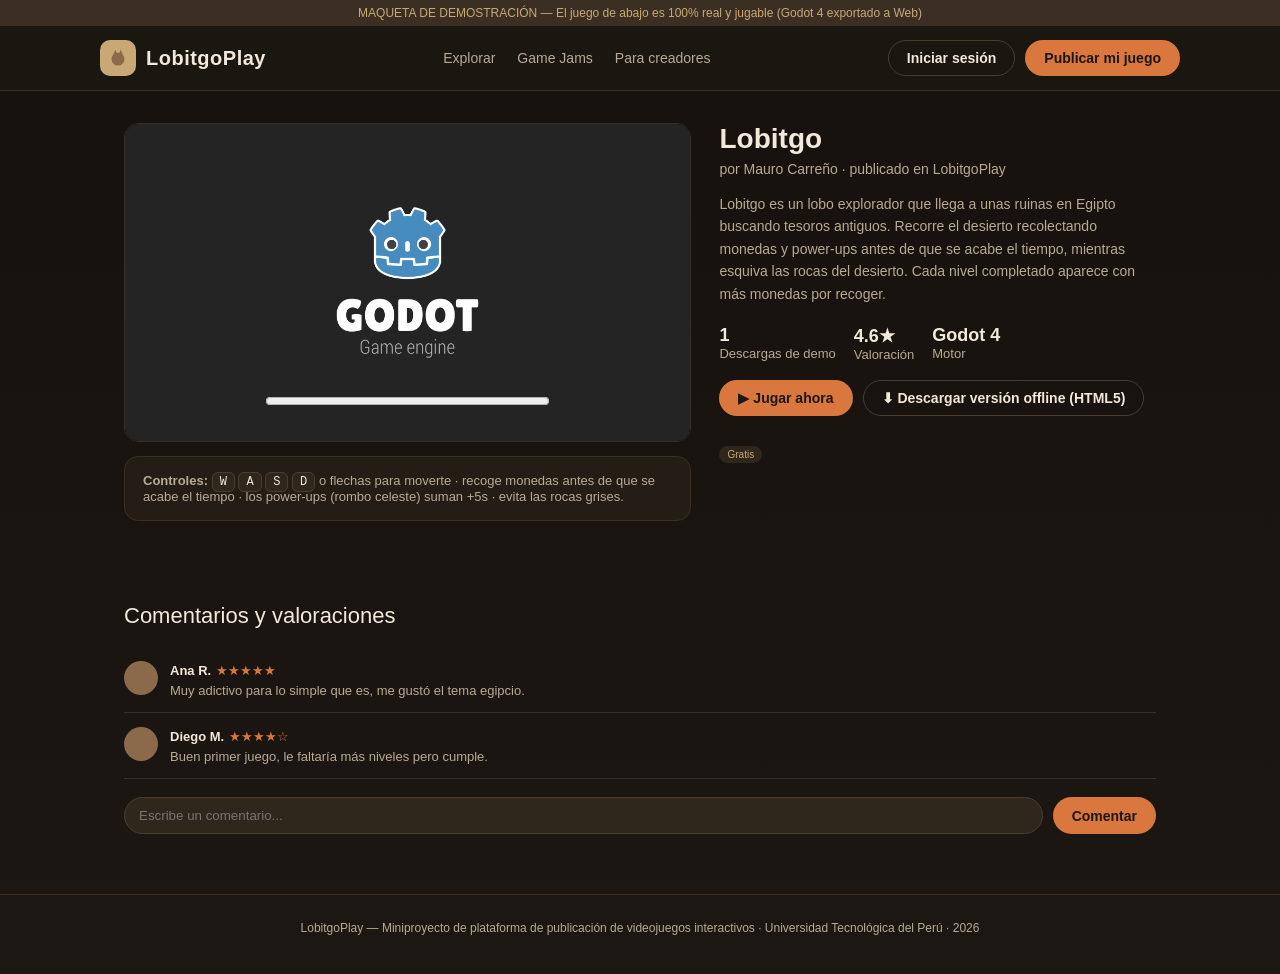
==== juegos/lobitgo/index.html @ 640660f9 "LobitgoPlay: maqueta navegable de la plataforma de publicación de videojuegos" ====
<!DOCTYPE html>
<html lang="es">
<head>
<meta charset="UTF-8">
<meta name="viewport" content="width=device-width, initial-scale=1.0">
<title>Lobitgo — LobitgoPlay</title>
<link rel="stylesheet" href="../../css/style.css">
</head>
<body>

<div class="mock-banner">MAQUETA DE DEMOSTRACIÓN — El juego de abajo es 100% real y jugable (Godot 4 exportado a Web)</div>

<header class="site-header">
  <div class="container nav">
    <a class="brand" href="../../index.html">
      <span class="brand-mark">
        <svg viewBox="0 0 128 128" xmlns="http://www.w3.org/2000/svg">
          <circle cx="64" cy="70" r="34" fill="#8a6a4a"/>
          <polygon points="38,46 50,20 62,50" fill="#8a6a4a"/>
          <polygon points="90,46 78,20 66,50" fill="#8a6a4a"/>
        </svg>
      </span>
      LobitgoPlay
    </a>
    <nav class="nav-links">
      <a href="../../index.html">Explorar</a>
      <a href="../../panel-admin.html">Game Jams</a>
      <a href="../../panel-creador.html">Para creadores</a>
    </nav>
    <div class="nav-actions">
      <a class="btn btn-ghost" href="../../login.html">Iniciar sesión</a>
      <a class="btn btn-primary" href="../../registro.html">Publicar mi juego</a>
    </div>
  </div>
</header>

<div class="container">
  <div class="game-hero">
    <div>
      <div class="player-frame">
        <iframe src="web/index.html" allow="autoplay" title="Lobitgo jugable"></iframe>
      </div>
      <div class="controls-box" style="margin-top:14px;">
        <b>Controles:</b>
        <kbd>W</kbd> <kbd>A</kbd> <kbd>S</kbd> <kbd>D</kbd> o flechas para moverte ·
        recoge monedas antes de que se acabe el tiempo · los power-ups (rombo celeste) suman +5s · evita las rocas grises.
      </div>
    </div>
    <div class="game-info">
      <h1>Lobitgo</h1>
      <div class="author">por Mauro Carreño · publicado en LobitgoPlay</div>
      <p class="desc">
        Lobitgo es un lobo explorador que llega a unas ruinas en Egipto buscando tesoros antiguos.
        Recorre el desierto recolectando monedas y power-ups antes de que se acabe el tiempo,
        mientras esquiva las rocas del desierto. Cada nivel completado aparece con más monedas por recoger.
      </p>
      <div class="stat-row">
        <div><b>1</b>Descargas de demo</div>
        <div><b>4.6★</b>Valoración</div>
        <div><b>Godot 4</b>Motor</div>
      </div>
      <div class="actions">
        <a class="btn btn-primary" href="#" onclick="document.querySelector('iframe').scrollIntoView({behavior:'smooth'});return false;">▶ Jugar ahora</a>
        <a class="btn btn-ghost" href="web/" download>⬇ Descargar versión offline (HTML5)</a>
      </div>
      <span class="badge">Gratis</span>
    </div>
  </div>

  <div class="comments">
    <div class="section-title">Comentarios y valoraciones</div>

    <div class="comment">
      <div class="avatar"></div>
      <div class="comment-body">
        <b>Ana R.</b> <span class="stars">★★★★★</span>
        <p>Muy adictivo para lo simple que es, me gustó el tema egipcio.</p>
      </div>
    </div>
    <div class="comment">
      <div class="avatar"></div>
      <div class="comment-body">
        <b>Diego M.</b> <span class="stars">★★★★☆</span>
        <p>Buen primer juego, le faltaría más niveles pero cumple.</p>
      </div>
    </div>

    <form class="comment-form" onsubmit="event.preventDefault(); alert('Maqueta de demostración: los comentarios se guardarán cuando exista backend real.');">
      <input type="text" placeholder="Escribe un comentario...">
      <button class="btn btn-primary" type="submit">Comentar</button>
    </form>
  </div>
</div>

<footer>
  LobitgoPlay — Miniproyecto de plataforma de publicación de videojuegos interactivos · Universidad Tecnológica del Perú · 2026
</footer>

</body>
</html>
---- css/style.css ----
:root {
  --sand: #c9a876;
  --sand-dark: #8a6a4a;
  --ink: #1c1712;
  --panel: #241d16;
  --panel-2: #2f261c;
  --accent: #c9a876;
  --accent-2: #d9773f;
  --text: #f2e9da;
  --text-dim: #b9ab93;
  --radius: 14px;
}

* { box-sizing: border-box; }

body {
  margin: 0;
  font-family: "Segoe UI", Roboto, Arial, sans-serif;
  background: linear-gradient(180deg, #16110c 0%, #1c1712 100%);
  color: var(--text);
  min-height: 100vh;
}

a { color: inherit; text-decoration: none; }

.container { max-width: 1080px; margin: 0 auto; padding: 0 24px; }

/* Header */
header.site-header {
  position: sticky;
  top: 0;
  z-index: 10;
  background: rgba(28, 23, 18, 0.92);
  backdrop-filter: blur(6px);
  border-bottom: 1px solid #3a2f22;
}

.nav {
  display: flex;
  align-items: center;
  justify-content: space-between;
  padding: 14px 0;
}

.brand {
  display: flex;
  align-items: center;
  gap: 10px;
  font-size: 20px;
  font-weight: 800;
  letter-spacing: 0.5px;
}

.brand-mark {
  width: 36px;
  height: 36px;
  border-radius: 10px;
  background: var(--sand);
  display: inline-flex;
  align-items: center;
  justify-content: center;
  font-size: 18px;
}

.brand-mark svg { width: 24px; height: 24px; }

.nav-links {
  display: flex;
  gap: 22px;
  font-size: 14px;
  color: var(--text-dim);
}

.nav-links a:hover { color: var(--text); }

.nav-actions { display: flex; gap: 10px; }

.btn {
  display: inline-block;
  padding: 9px 18px;
  border-radius: 999px;
  font-size: 14px;
  font-weight: 600;
  cursor: pointer;
  border: 1px solid transparent;
  transition: transform .15s ease, opacity .15s ease;
}
.btn:hover { transform: translateY(-1px); }

.btn-primary { background: var(--accent-2); color: #1c1712; }
.btn-ghost { background: transparent; border-color: #4a3d2c; color: var(--text); }
.btn-block { display: block; width: 100%; text-align: center; }

/* Hero */
.hero {
  padding: 64px 0 40px;
  text-align: center;
}
.hero h1 {
  font-size: 40px;
  margin: 0 0 12px;
}
.hero p {
  color: var(--text-dim);
  max-width: 560px;
  margin: 0 auto;
  font-size: 16px;
}
.hero-tag {
  display: inline-block;
  padding: 6px 14px;
  border-radius: 999px;
  background: var(--panel-2);
  color: var(--accent);
  font-size: 12px;
  letter-spacing: 1px;
  text-transform: uppercase;
  margin-bottom: 18px;
}

/* Catalog */
.section-title {
  font-size: 22px;
  margin: 40px 0 18px;
  display: flex;
  align-items: center;
  justify-content: space-between;
}
.section-title span.hint { font-size: 13px; color: var(--text-dim); font-weight: 400; }

.grid {
  display: grid;
  grid-template-columns: repeat(auto-fill, minmax(230px, 1fr));
  gap: 20px;
  padding-bottom: 60px;
}

.card {
  background: var(--panel);
  border: 1px solid #3a2f22;
  border-radius: var(--radius);
  overflow: hidden;
  transition: transform .15s ease, border-color .15s ease;
}
.card:hover { transform: translateY(-4px); border-color: var(--accent-2); }

.card-cover {
  height: 130px;
  background: radial-gradient(circle at 30% 20%, #d9b98a, #8a6a4a 70%);
  display: flex;
  align-items: center;
  justify-content: center;
  position: relative;
}
.card-cover.dim { filter: grayscale(0.6) brightness(0.6); }
.card-cover .pyramid {
  width: 0; height: 0;
  border-left: 26px solid transparent;
  border-right: 26px solid transparent;
  border-bottom: 44px solid #6b4f34;
  opacity: .8;
}
.card-body { padding: 14px 16px; }
.card-title { font-weight: 700; font-size: 15px; margin-bottom: 4px; }
.card-meta { font-size: 12px; color: var(--text-dim); display: flex; justify-content: space-between; }
.badge {
  display: inline-block;
  font-size: 10px;
  padding: 3px 8px;
  border-radius: 999px;
  background: var(--panel-2);
  color: var(--accent);
  margin-top: 8px;
}
.badge.soon { color: var(--text-dim); }

/* Game detail */
.game-hero {
  display: grid;
  grid-template-columns: 1.3fr 1fr;
  gap: 28px;
  padding: 32px 0;
  align-items: start;
}
@media (max-width: 800px) { .game-hero { grid-template-columns: 1fr; } }

.player-frame {
  background: #000;
  border-radius: var(--radius);
  overflow: hidden;
  border: 1px solid #3a2f22;
  aspect-ratio: 960 / 540;
}
.player-frame iframe { width: 100%; height: 100%; border: 0; display: block; }

.game-info h1 { margin: 0 0 6px; font-size: 28px; }
.game-info .author { color: var(--text-dim); font-size: 14px; margin-bottom: 16px; }
.game-info .desc { font-size: 14px; line-height: 1.6; color: var(--text-dim); margin-bottom: 20px; }
.actions { display: flex; gap: 10px; flex-wrap: wrap; margin-bottom: 22px; }
.stat-row { display: flex; gap: 18px; font-size: 13px; color: var(--text-dim); margin-bottom: 18px; }
.stat-row b { color: var(--text); display: block; font-size: 18px; }

.controls-box {
  background: var(--panel);
  border: 1px solid #3a2f22;
  border-radius: var(--radius);
  padding: 16px 18px;
  font-size: 13px;
  color: var(--text-dim);
}
.controls-box kbd {
  background: var(--panel-2);
  border: 1px solid #4a3d2c;
  border-radius: 6px;
  padding: 2px 7px;
  font-size: 12px;
  color: var(--text);
}

/* Comments */
.comments { padding: 10px 0 60px; }
.comment {
  display: flex;
  gap: 12px;
  padding: 14px 0;
  border-bottom: 1px solid #3a2f22;
}
.avatar {
  width: 34px; height: 34px; border-radius: 50%;
  background: var(--sand-dark);
  flex: none;
}
.comment-body b { font-size: 13px; }
.comment-body p { margin: 4px 0 0; font-size: 13px; color: var(--text-dim); }
.stars { color: var(--accent-2); font-size: 13px; }

.comment-form { display: flex; gap: 10px; margin-top: 18px; }
.comment-form input {
  flex: 1;
  padding: 10px 14px;
  border-radius: 999px;
  border: 1px solid #4a3d2c;
  background: var(--panel-2);
  color: var(--text);
}

/* Forms (login/registro) */
.auth-wrap {
  max-width: 380px;
  margin: 70px auto;
  background: var(--panel);
  border: 1px solid #3a2f22;
  border-radius: var(--radius);
  padding: 32px;
}
.auth-wrap h2 { margin-top: 0; }
.auth-wrap p.sub { color: var(--text-dim); font-size: 13px; margin-top: -8px; }
.field { margin-bottom: 14px; }
.field label { display: block; font-size: 12px; color: var(--text-dim); margin-bottom: 6px; }
.field input, .field select, .field textarea {
  width: 100%;
  padding: 10px 12px;
  border-radius: 8px;
  border: 1px solid #4a3d2c;
  background: var(--panel-2);
  color: var(--text);
  font-size: 14px;
}
.field textarea { min-height: 90px; resize: vertical; }
.switch-auth { text-align: center; font-size: 13px; color: var(--text-dim); margin-top: 14px; }
.switch-auth a { color: var(--accent-2); font-weight: 600; }

.mock-banner {
  background: #3a2f22;
  color: var(--accent);
  font-size: 12px;
  text-align: center;
  padding: 6px 0;
}

/* Panels */
.panel-layout { display: grid; grid-template-columns: 210px 1fr; gap: 26px; padding: 30px 0 60px; }
@media (max-width: 750px) { .panel-layout { grid-template-columns: 1fr; } }
.panel-nav { display: flex; flex-direction: column; gap: 4px; }
.panel-nav a {
  padding: 10px 14px;
  border-radius: 8px;
  font-size: 14px;
  color: var(--text-dim);
}
.panel-nav a.active, .panel-nav a:hover { background: var(--panel); color: var(--text); }

.panel-card {
  background: var(--panel);
  border: 1px solid #3a2f22;
  border-radius: var(--radius);
  padding: 20px;
  margin-bottom: 18px;
}
.panel-card h3 { margin-top: 0; }

.kpi-row { display: grid; grid-template-columns: repeat(auto-fit, minmax(120px,1fr)); gap: 14px; margin-bottom: 18px; }
.kpi { background: var(--panel); border: 1px solid #3a2f22; border-radius: var(--radius); padding: 16px; }
.kpi b { display: block; font-size: 24px; }
.kpi span { font-size: 12px; color: var(--text-dim); }

table.mock-table { width: 100%; border-collapse: collapse; font-size: 13px; }
table.mock-table th, table.mock-table td { text-align: left; padding: 10px 8px; border-bottom: 1px solid #3a2f22; }
table.mock-table th { color: var(--text-dim); font-weight: 600; }
.status-pill { padding: 3px 10px; border-radius: 999px; font-size: 11px; }
.status-pill.ok { background: #2a4a2f; color: #a7e3b0; }
.status-pill.pending { background: #4a3f22; color: #e3cf8a; }

footer {
  text-align: center;
  padding: 26px 0 40px;
  color: var(--text-dim);
  font-size: 12px;
  border-top: 1px solid #3a2f22;
}
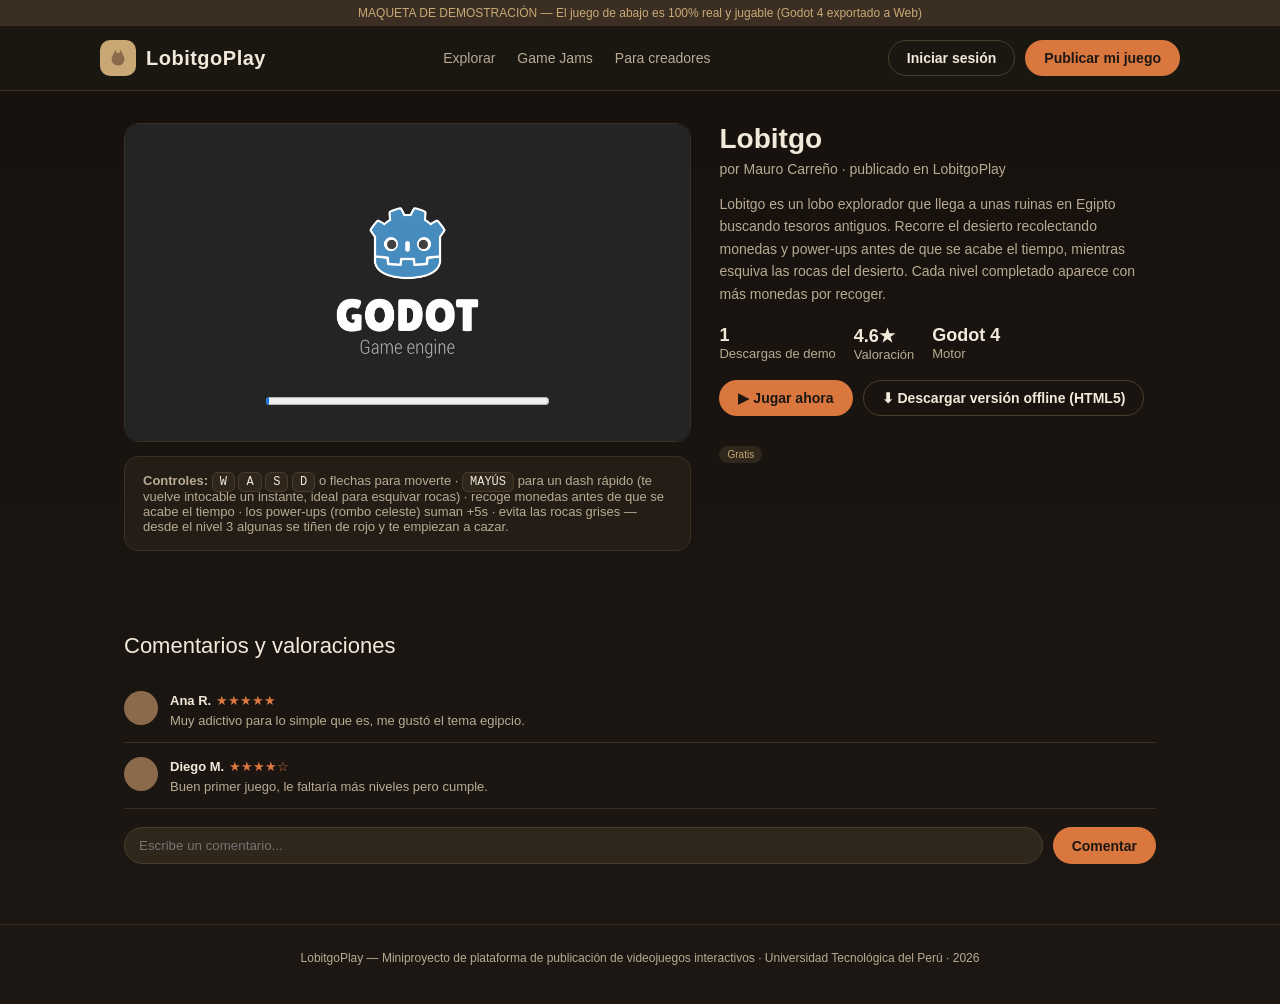
==== commit 13c96741: "Lobitgo: dash con invulnerabilidad, rocas cazadoras mas listas, y mas tension Respuesta a feedback d" ====
--- a/juegos/lobitgo/index.html
+++ b/juegos/lobitgo/index.html
@@ -42,8 +42,8 @@
       </div>
       <div class="controls-box" style="margin-top:14px;">
         <b>Controles:</b>
-        <kbd>W</kbd> <kbd>A</kbd> <kbd>S</kbd> <kbd>D</kbd> o flechas para moverte ·
-        recoge monedas antes de que se acabe el tiempo · los power-ups (rombo celeste) suman +5s · evita las rocas grises.
+        <kbd>W</kbd> <kbd>A</kbd> <kbd>S</kbd> <kbd>D</kbd> o flechas para moverte · <kbd>MAYÚS</kbd> para un dash rápido (te vuelve intocable un instante, ideal para esquivar rocas) ·
+        recoge monedas antes de que se acabe el tiempo · los power-ups (rombo celeste) suman +5s · evita las rocas grises — desde el nivel 3 algunas se tiñen de rojo y te empiezan a cazar.
       </div>
     </div>
     <div class="game-info">
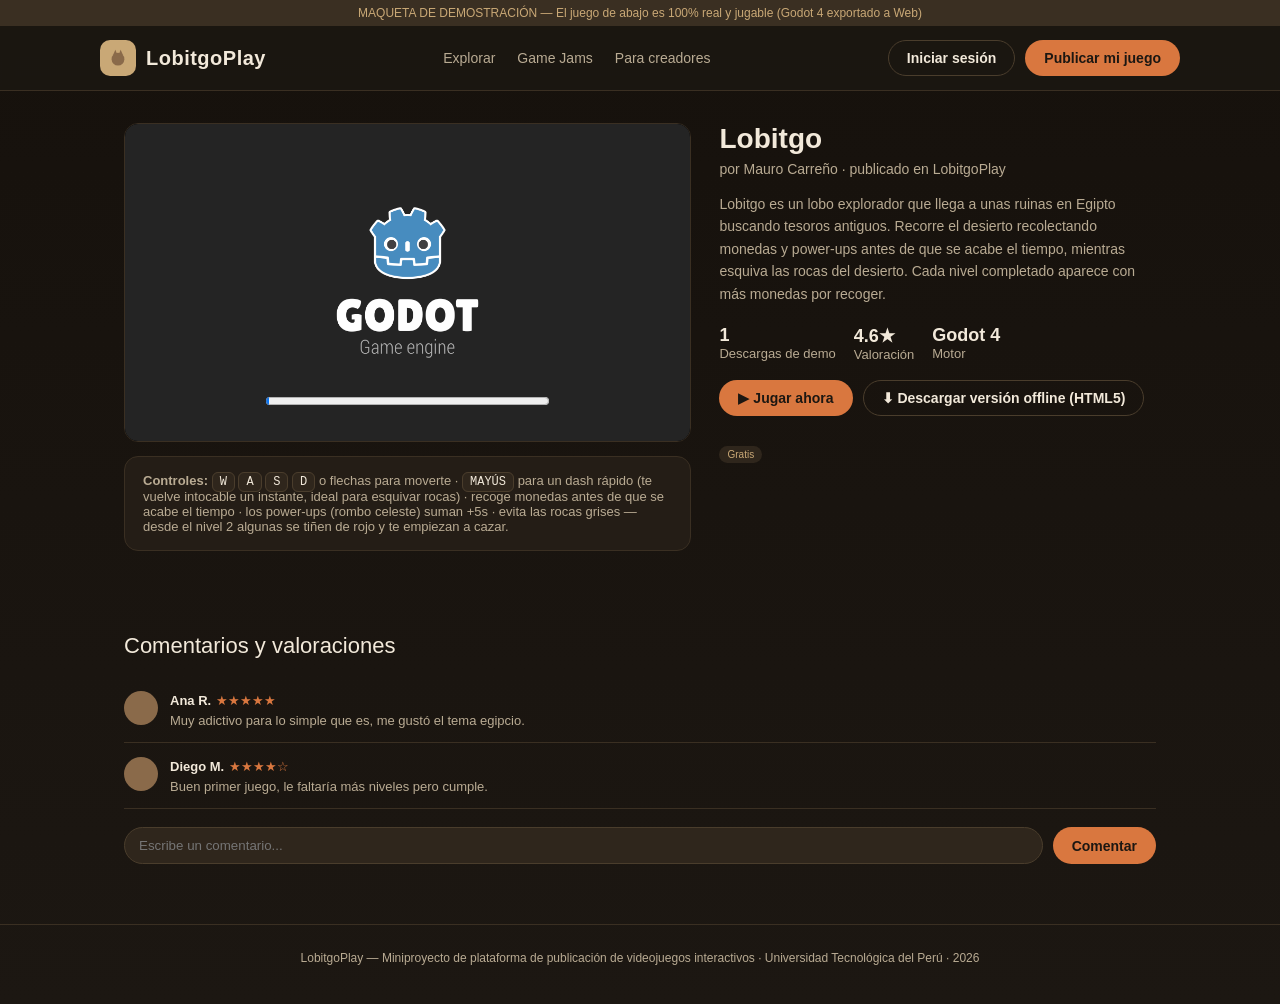
==== commit eb4ce008: "Lobitgo: corrige textos de instrucciones (rocas cazan desde nivel 2, no 3)" ====
--- a/juegos/lobitgo/index.html
+++ b/juegos/lobitgo/index.html
@@ -43,7 +43,7 @@
       <div class="controls-box" style="margin-top:14px;">
         <b>Controles:</b>
         <kbd>W</kbd> <kbd>A</kbd> <kbd>S</kbd> <kbd>D</kbd> o flechas para moverte · <kbd>MAYÚS</kbd> para un dash rápido (te vuelve intocable un instante, ideal para esquivar rocas) ·
-        recoge monedas antes de que se acabe el tiempo · los power-ups (rombo celeste) suman +5s · evita las rocas grises — desde el nivel 3 algunas se tiñen de rojo y te empiezan a cazar.
+        recoge monedas antes de que se acabe el tiempo · los power-ups (rombo celeste) suman +5s · evita las rocas grises — desde el nivel 2 algunas se tiñen de rojo y te empiezan a cazar.
       </div>
     </div>
     <div class="game-info">
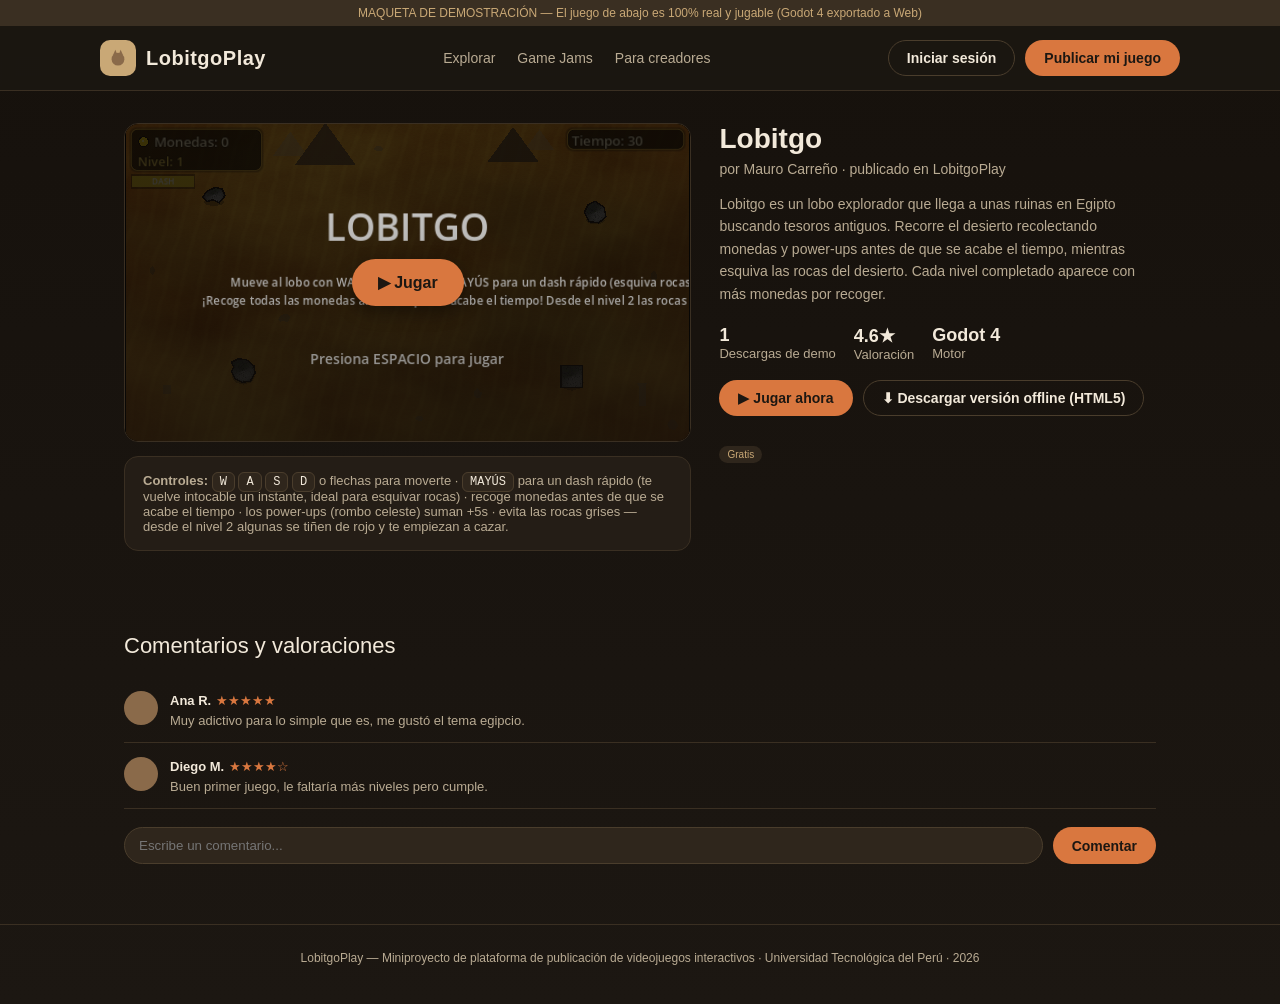
==== commit 94ac8837: "Juego en modal jugable + captura real en catalogo y portada El juego ya no se carga automaticamente " ====
--- a/juegos/lobitgo/index.html
+++ b/juegos/lobitgo/index.html
@@ -4,6 +4,7 @@
 <meta charset="UTF-8">
 <meta name="viewport" content="width=device-width, initial-scale=1.0">
 <title>Lobitgo — LobitgoPlay</title>
+<link rel="icon" type="image/svg+xml" href="data:image/svg+xml,%3Csvg xmlns='http://www.w3.org/2000/svg' viewBox='0 0 128 128'%3E%3Ccircle cx='64' cy='70' r='34' fill='%238a6a4a'/%3E%3Cpolygon points='38,46 50,20 62,50' fill='%238a6a4a'/%3E%3Cpolygon points='90,46 78,20 66,50' fill='%238a6a4a'/%3E%3C/svg%3E">
 <link rel="stylesheet" href="../../css/style.css">
 </head>
 <body>
@@ -38,7 +39,12 @@
   <div class="game-hero">
     <div>
       <div class="player-frame">
-        <iframe src="web/index.html" allow="autoplay" title="Lobitgo jugable"></iframe>
+        <button type="button" class="player-preview" id="playPreview" aria-label="Jugar Lobitgo">
+          <img src="../../img/lobitgo-titulo.png" alt="Pantalla de inicio de Lobitgo">
+          <span class="preview-overlay">
+            <span class="play-button">▶ Jugar</span>
+          </span>
+        </button>
       </div>
       <div class="controls-box" style="margin-top:14px;">
         <b>Controles:</b>
@@ -60,7 +66,7 @@
         <div><b>Godot 4</b>Motor</div>
       </div>
       <div class="actions">
-        <a class="btn btn-primary" href="#" onclick="document.querySelector('iframe').scrollIntoView({behavior:'smooth'});return false;">▶ Jugar ahora</a>
+        <a class="btn btn-primary" href="#" id="playNowBtn">▶ Jugar ahora</a>
         <a class="btn btn-ghost" href="web/" download>⬇ Descargar versión offline (HTML5)</a>
       </div>
       <span class="badge">Gratis</span>
@@ -92,9 +98,66 @@
   </div>
 </div>
 
+<div class="game-modal" id="gameModal" role="dialog" aria-modal="true" aria-label="Lobitgo jugable">
+  <div class="game-modal-box">
+    <button type="button" class="game-modal-close" id="closeModalBtn" aria-label="Cerrar">×</button>
+    <div class="game-modal-frame">
+      <iframe id="gameFrame" src="" allow="autoplay" title="Lobitgo jugable"></iframe>
+    </div>
+  </div>
+</div>
+
 <footer>
   LobitgoPlay — Miniproyecto de plataforma de publicación de videojuegos interactivos · Universidad Tecnológica del Perú · 2026
 </footer>
 
+<script>
+(function () {
+  var modal = document.getElementById('gameModal');
+  var frame = document.getElementById('gameFrame');
+  var GAME_SRC = 'web/index.html';
+
+  function handleEscFromFrame(e) {
+    if (e.key === 'Escape') closeGame();
+  }
+
+  function openGame() {
+    frame.src = GAME_SRC;
+    modal.classList.add('open');
+    document.body.style.overflow = 'hidden';
+  }
+
+  function closeGame() {
+    modal.classList.remove('open');
+    frame.src = '';
+    document.body.style.overflow = '';
+  }
+
+  // El juego (iframe) es mismo-origen, pero al tomar foco de teclado deja de
+  // recibir el ESC el documento padre. Se engancha también dentro del iframe
+  // para poder cerrar el modal aunque el foco esté sobre el juego.
+  frame.addEventListener('load', function () {
+    try {
+      frame.contentWindow.document.addEventListener('keydown', handleEscFromFrame);
+    } catch (err) { /* cross-origin de respaldo: se ignora */ }
+  });
+
+  document.getElementById('playPreview').addEventListener('click', openGame);
+  document.getElementById('playNowBtn').addEventListener('click', function (e) {
+    e.preventDefault();
+    openGame();
+  });
+  document.getElementById('closeModalBtn').addEventListener('click', closeGame);
+
+  modal.addEventListener('click', function (e) {
+    if (e.target === modal) closeGame();
+  });
+
+  document.addEventListener('keydown', function (e) {
+    if (e.key === 'Escape' && modal.classList.contains('open')) closeGame();
+  });
+})();
+</script>
+
 </body>
 </html>
--- a/css/style.css
+++ b/css/style.css
@@ -160,6 +160,12 @@
   border-bottom: 44px solid #6b4f34;
   opacity: .8;
 }
+.card-cover img {
+  width: 100%;
+  height: 100%;
+  object-fit: cover;
+  display: block;
+}
 .card-body { padding: 14px 16px; }
 .card-title { font-weight: 700; font-size: 15px; margin-bottom: 4px; }
 .card-meta { font-size: 12px; color: var(--text-dim); display: flex; justify-content: space-between; }
@@ -190,8 +196,100 @@
   overflow: hidden;
   border: 1px solid #3a2f22;
   aspect-ratio: 960 / 540;
+  position: relative;
 }
 .player-frame iframe { width: 100%; height: 100%; border: 0; display: block; }
+
+/* Static preview (cover) shown before the game is launched */
+.player-preview {
+  position: relative;
+  width: 100%;
+  height: 100%;
+  border: 0;
+  padding: 0;
+  cursor: pointer;
+  background: #000;
+  display: block;
+}
+.player-preview img {
+  width: 100%;
+  height: 100%;
+  object-fit: cover;
+  display: block;
+}
+.player-preview .preview-overlay {
+  position: absolute;
+  inset: 0;
+  display: flex;
+  align-items: center;
+  justify-content: center;
+  background: linear-gradient(180deg, rgba(20,16,11,.15), rgba(20,16,11,.55));
+  transition: background .15s ease;
+}
+.player-preview:hover .preview-overlay { background: linear-gradient(180deg, rgba(20,16,11,.25), rgba(20,16,11,.65)); }
+.preview-overlay .play-button {
+  display: inline-flex;
+  align-items: center;
+  gap: 10px;
+  padding: 14px 26px;
+  border-radius: 999px;
+  background: var(--accent-2);
+  color: #1c1712;
+  font-weight: 700;
+  font-size: 16px;
+  box-shadow: 0 6px 18px rgba(0,0,0,.35);
+  transition: transform .15s ease;
+}
+.player-preview:hover .play-button { transform: scale(1.05); }
+
+/* Game modal / lightbox */
+.game-modal {
+  position: fixed;
+  inset: 0;
+  z-index: 100;
+  display: none;
+  align-items: center;
+  justify-content: center;
+  padding: 24px;
+  background: rgba(10, 8, 5, 0.85);
+  backdrop-filter: blur(3px);
+}
+.game-modal.open { display: flex; }
+.game-modal-box {
+  position: relative;
+  width: 100%;
+  max-width: 960px;
+  background: var(--panel);
+  border: 1px solid #3a2f22;
+  border-radius: var(--radius);
+  overflow: hidden;
+  box-shadow: 0 20px 60px rgba(0,0,0,.5);
+}
+.game-modal-frame {
+  width: 100%;
+  aspect-ratio: 960 / 540;
+  background: #000;
+}
+.game-modal-frame iframe { width: 100%; height: 100%; border: 0; display: block; }
+.game-modal-close {
+  position: absolute;
+  top: 10px;
+  right: 10px;
+  width: 36px;
+  height: 36px;
+  border-radius: 50%;
+  border: 1px solid #4a3d2c;
+  background: var(--panel-2);
+  color: var(--text);
+  font-size: 18px;
+  line-height: 1;
+  cursor: pointer;
+  display: flex;
+  align-items: center;
+  justify-content: center;
+  transition: background .15s ease, transform .15s ease;
+}
+.game-modal-close:hover { background: var(--accent-2); color: #1c1712; transform: scale(1.05); }
 
 .game-info h1 { margin: 0 0 6px; font-size: 28px; }
 .game-info .author { color: var(--text-dim); font-size: 14px; margin-bottom: 16px; }
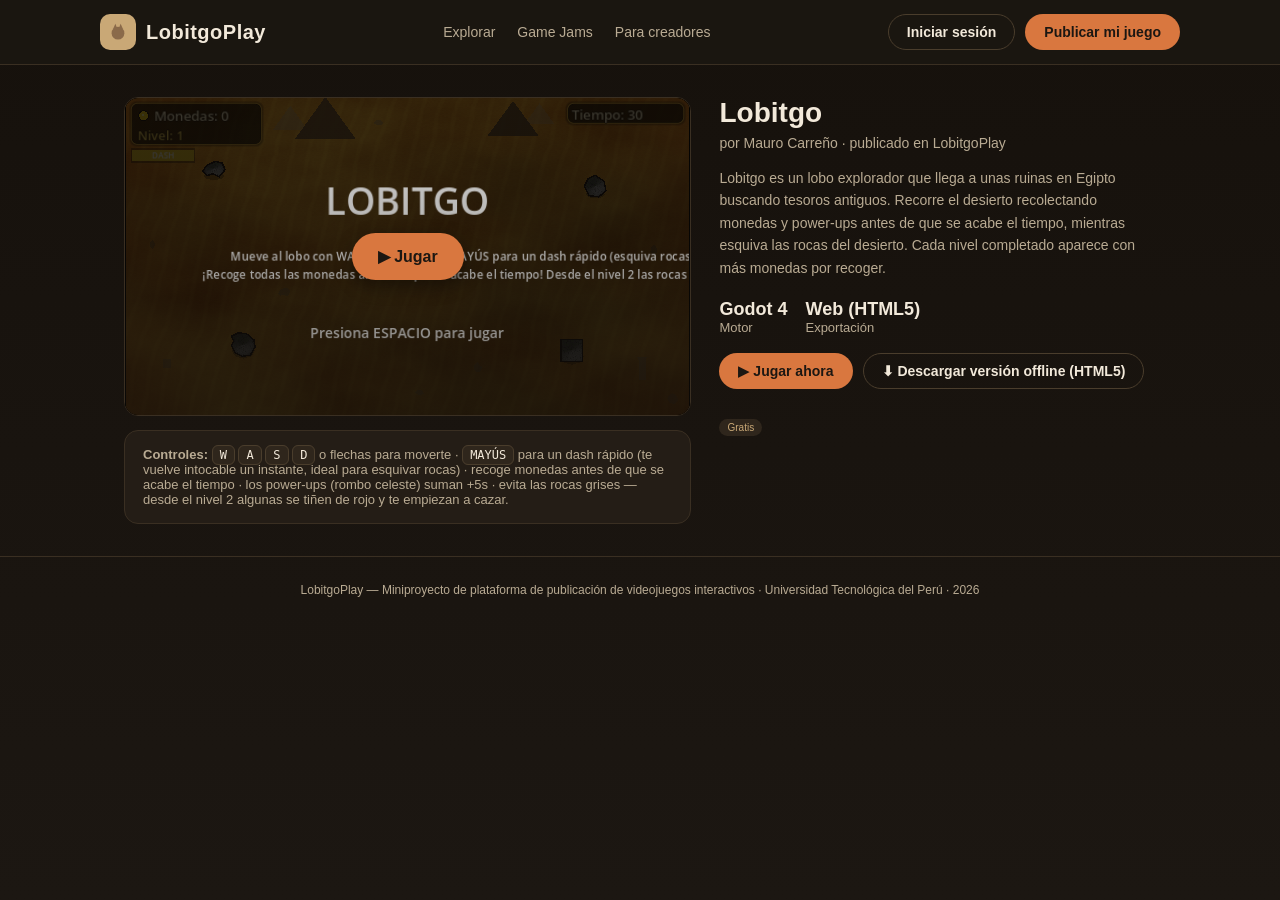
==== commit 7c0d7096: "LobitgoPlay: sitio mas simple y directo — quita banner de maqueta, comentarios y tarjetas de ejemplo" ====
--- a/juegos/lobitgo/index.html
+++ b/juegos/lobitgo/index.html
@@ -8,8 +8,6 @@
 <link rel="stylesheet" href="../../css/style.css">
 </head>
 <body>
-
-<div class="mock-banner">MAQUETA DE DEMOSTRACIÓN — El juego de abajo es 100% real y jugable (Godot 4 exportado a Web)</div>
 
 <header class="site-header">
   <div class="container nav">
@@ -61,9 +59,8 @@
         mientras esquiva las rocas del desierto. Cada nivel completado aparece con más monedas por recoger.
       </p>
       <div class="stat-row">
-        <div><b>1</b>Descargas de demo</div>
-        <div><b>4.6★</b>Valoración</div>
         <div><b>Godot 4</b>Motor</div>
+        <div><b>Web (HTML5)</b>Exportación</div>
       </div>
       <div class="actions">
         <a class="btn btn-primary" href="#" id="playNowBtn">▶ Jugar ahora</a>
@@ -71,30 +68,6 @@
       </div>
       <span class="badge">Gratis</span>
     </div>
-  </div>
-
-  <div class="comments">
-    <div class="section-title">Comentarios y valoraciones</div>
-
-    <div class="comment">
-      <div class="avatar"></div>
-      <div class="comment-body">
-        <b>Ana R.</b> <span class="stars">★★★★★</span>
-        <p>Muy adictivo para lo simple que es, me gustó el tema egipcio.</p>
-      </div>
-    </div>
-    <div class="comment">
-      <div class="avatar"></div>
-      <div class="comment-body">
-        <b>Diego M.</b> <span class="stars">★★★★☆</span>
-        <p>Buen primer juego, le faltaría más niveles pero cumple.</p>
-      </div>
-    </div>
-
-    <form class="comment-form" onsubmit="event.preventDefault(); alert('Maqueta de demostración: los comentarios se guardarán cuando exista backend real.');">
-      <input type="text" placeholder="Escribe un comentario...">
-      <button class="btn btn-primary" type="submit">Comentar</button>
-    </form>
   </div>
 </div>
 
--- a/css/style.css
+++ b/css/style.css
@@ -152,7 +152,6 @@
   justify-content: center;
   position: relative;
 }
-.card-cover.dim { filter: grayscale(0.6) brightness(0.6); }
 .card-cover .pyramid {
   width: 0; height: 0;
   border-left: 26px solid transparent;
@@ -178,7 +177,6 @@
   color: var(--accent);
   margin-top: 8px;
 }
-.badge.soon { color: var(--text-dim); }
 
 /* Game detail */
 .game-hero {
@@ -315,33 +313,6 @@
   color: var(--text);
 }
 
-/* Comments */
-.comments { padding: 10px 0 60px; }
-.comment {
-  display: flex;
-  gap: 12px;
-  padding: 14px 0;
-  border-bottom: 1px solid #3a2f22;
-}
-.avatar {
-  width: 34px; height: 34px; border-radius: 50%;
-  background: var(--sand-dark);
-  flex: none;
-}
-.comment-body b { font-size: 13px; }
-.comment-body p { margin: 4px 0 0; font-size: 13px; color: var(--text-dim); }
-.stars { color: var(--accent-2); font-size: 13px; }
-
-.comment-form { display: flex; gap: 10px; margin-top: 18px; }
-.comment-form input {
-  flex: 1;
-  padding: 10px 14px;
-  border-radius: 999px;
-  border: 1px solid #4a3d2c;
-  background: var(--panel-2);
-  color: var(--text);
-}
-
 /* Forms (login/registro) */
 .auth-wrap {
   max-width: 380px;
@@ -367,14 +338,6 @@
 .field textarea { min-height: 90px; resize: vertical; }
 .switch-auth { text-align: center; font-size: 13px; color: var(--text-dim); margin-top: 14px; }
 .switch-auth a { color: var(--accent-2); font-weight: 600; }
-
-.mock-banner {
-  background: #3a2f22;
-  color: var(--accent);
-  font-size: 12px;
-  text-align: center;
-  padding: 6px 0;
-}
 
 /* Panels */
 .panel-layout { display: grid; grid-template-columns: 210px 1fr; gap: 26px; padding: 30px 0 60px; }
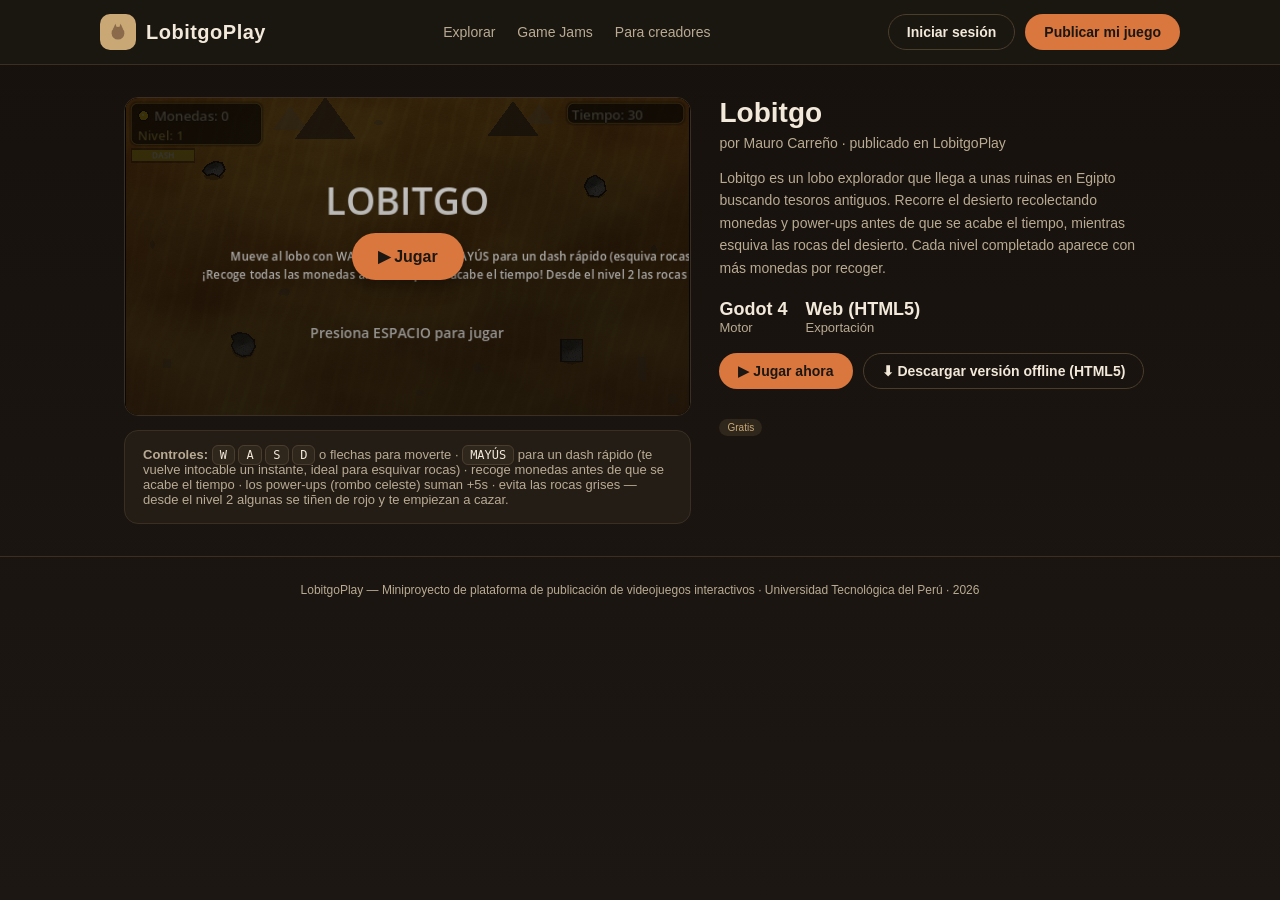
==== commit 3b57d121: "LobitgoPlay: el link principal abre el juego directo, sin pasar por el catalogo Co-Authored-By: Clau" ====
--- a/juegos/lobitgo/index.html
+++ b/juegos/lobitgo/index.html
@@ -2,135 +2,11 @@
 <html lang="es">
 <head>
 <meta charset="UTF-8">
-<meta name="viewport" content="width=device-width, initial-scale=1.0">
+<meta http-equiv="refresh" content="0; url=../../index.html">
+<link rel="canonical" href="../../index.html">
 <title>Lobitgo — LobitgoPlay</title>
-<link rel="icon" type="image/svg+xml" href="data:image/svg+xml,%3Csvg xmlns='http://www.w3.org/2000/svg' viewBox='0 0 128 128'%3E%3Ccircle cx='64' cy='70' r='34' fill='%238a6a4a'/%3E%3Cpolygon points='38,46 50,20 62,50' fill='%238a6a4a'/%3E%3Cpolygon points='90,46 78,20 66,50' fill='%238a6a4a'/%3E%3C/svg%3E">
-<link rel="stylesheet" href="../../css/style.css">
 </head>
 <body>
-
-<header class="site-header">
-  <div class="container nav">
-    <a class="brand" href="../../index.html">
-      <span class="brand-mark">
-        <svg viewBox="0 0 128 128" xmlns="http://www.w3.org/2000/svg">
-          <circle cx="64" cy="70" r="34" fill="#8a6a4a"/>
-          <polygon points="38,46 50,20 62,50" fill="#8a6a4a"/>
-          <polygon points="90,46 78,20 66,50" fill="#8a6a4a"/>
-        </svg>
-      </span>
-      LobitgoPlay
-    </a>
-    <nav class="nav-links">
-      <a href="../../index.html">Explorar</a>
-      <a href="../../panel-admin.html">Game Jams</a>
-      <a href="../../panel-creador.html">Para creadores</a>
-    </nav>
-    <div class="nav-actions">
-      <a class="btn btn-ghost" href="../../login.html">Iniciar sesión</a>
-      <a class="btn btn-primary" href="../../registro.html">Publicar mi juego</a>
-    </div>
-  </div>
-</header>
-
-<div class="container">
-  <div class="game-hero">
-    <div>
-      <div class="player-frame">
-        <button type="button" class="player-preview" id="playPreview" aria-label="Jugar Lobitgo">
-          <img src="../../img/lobitgo-titulo.png" alt="Pantalla de inicio de Lobitgo">
-          <span class="preview-overlay">
-            <span class="play-button">▶ Jugar</span>
-          </span>
-        </button>
-      </div>
-      <div class="controls-box" style="margin-top:14px;">
-        <b>Controles:</b>
-        <kbd>W</kbd> <kbd>A</kbd> <kbd>S</kbd> <kbd>D</kbd> o flechas para moverte · <kbd>MAYÚS</kbd> para un dash rápido (te vuelve intocable un instante, ideal para esquivar rocas) ·
-        recoge monedas antes de que se acabe el tiempo · los power-ups (rombo celeste) suman +5s · evita las rocas grises — desde el nivel 2 algunas se tiñen de rojo y te empiezan a cazar.
-      </div>
-    </div>
-    <div class="game-info">
-      <h1>Lobitgo</h1>
-      <div class="author">por Mauro Carreño · publicado en LobitgoPlay</div>
-      <p class="desc">
-        Lobitgo es un lobo explorador que llega a unas ruinas en Egipto buscando tesoros antiguos.
-        Recorre el desierto recolectando monedas y power-ups antes de que se acabe el tiempo,
-        mientras esquiva las rocas del desierto. Cada nivel completado aparece con más monedas por recoger.
-      </p>
-      <div class="stat-row">
-        <div><b>Godot 4</b>Motor</div>
-        <div><b>Web (HTML5)</b>Exportación</div>
-      </div>
-      <div class="actions">
-        <a class="btn btn-primary" href="#" id="playNowBtn">▶ Jugar ahora</a>
-        <a class="btn btn-ghost" href="web/" download>⬇ Descargar versión offline (HTML5)</a>
-      </div>
-      <span class="badge">Gratis</span>
-    </div>
-  </div>
-</div>
-
-<div class="game-modal" id="gameModal" role="dialog" aria-modal="true" aria-label="Lobitgo jugable">
-  <div class="game-modal-box">
-    <button type="button" class="game-modal-close" id="closeModalBtn" aria-label="Cerrar">×</button>
-    <div class="game-modal-frame">
-      <iframe id="gameFrame" src="" allow="autoplay" title="Lobitgo jugable"></iframe>
-    </div>
-  </div>
-</div>
-
-<footer>
-  LobitgoPlay — Miniproyecto de plataforma de publicación de videojuegos interactivos · Universidad Tecnológica del Perú · 2026
-</footer>
-
-<script>
-(function () {
-  var modal = document.getElementById('gameModal');
-  var frame = document.getElementById('gameFrame');
-  var GAME_SRC = 'web/index.html';
-
-  function handleEscFromFrame(e) {
-    if (e.key === 'Escape') closeGame();
-  }
-
-  function openGame() {
-    frame.src = GAME_SRC;
-    modal.classList.add('open');
-    document.body.style.overflow = 'hidden';
-  }
-
-  function closeGame() {
-    modal.classList.remove('open');
-    frame.src = '';
-    document.body.style.overflow = '';
-  }
-
-  // El juego (iframe) es mismo-origen, pero al tomar foco de teclado deja de
-  // recibir el ESC el documento padre. Se engancha también dentro del iframe
-  // para poder cerrar el modal aunque el foco esté sobre el juego.
-  frame.addEventListener('load', function () {
-    try {
-      frame.contentWindow.document.addEventListener('keydown', handleEscFromFrame);
-    } catch (err) { /* cross-origin de respaldo: se ignora */ }
-  });
-
-  document.getElementById('playPreview').addEventListener('click', openGame);
-  document.getElementById('playNowBtn').addEventListener('click', function (e) {
-    e.preventDefault();
-    openGame();
-  });
-  document.getElementById('closeModalBtn').addEventListener('click', closeGame);
-
-  modal.addEventListener('click', function (e) {
-    if (e.target === modal) closeGame();
-  });
-
-  document.addEventListener('keydown', function (e) {
-    if (e.key === 'Escape' && modal.classList.contains('open')) closeGame();
-  });
-})();
-</script>
-
+<p>Redirigiendo a <a href="../../index.html">LobitgoPlay</a>…</p>
 </body>
 </html>
